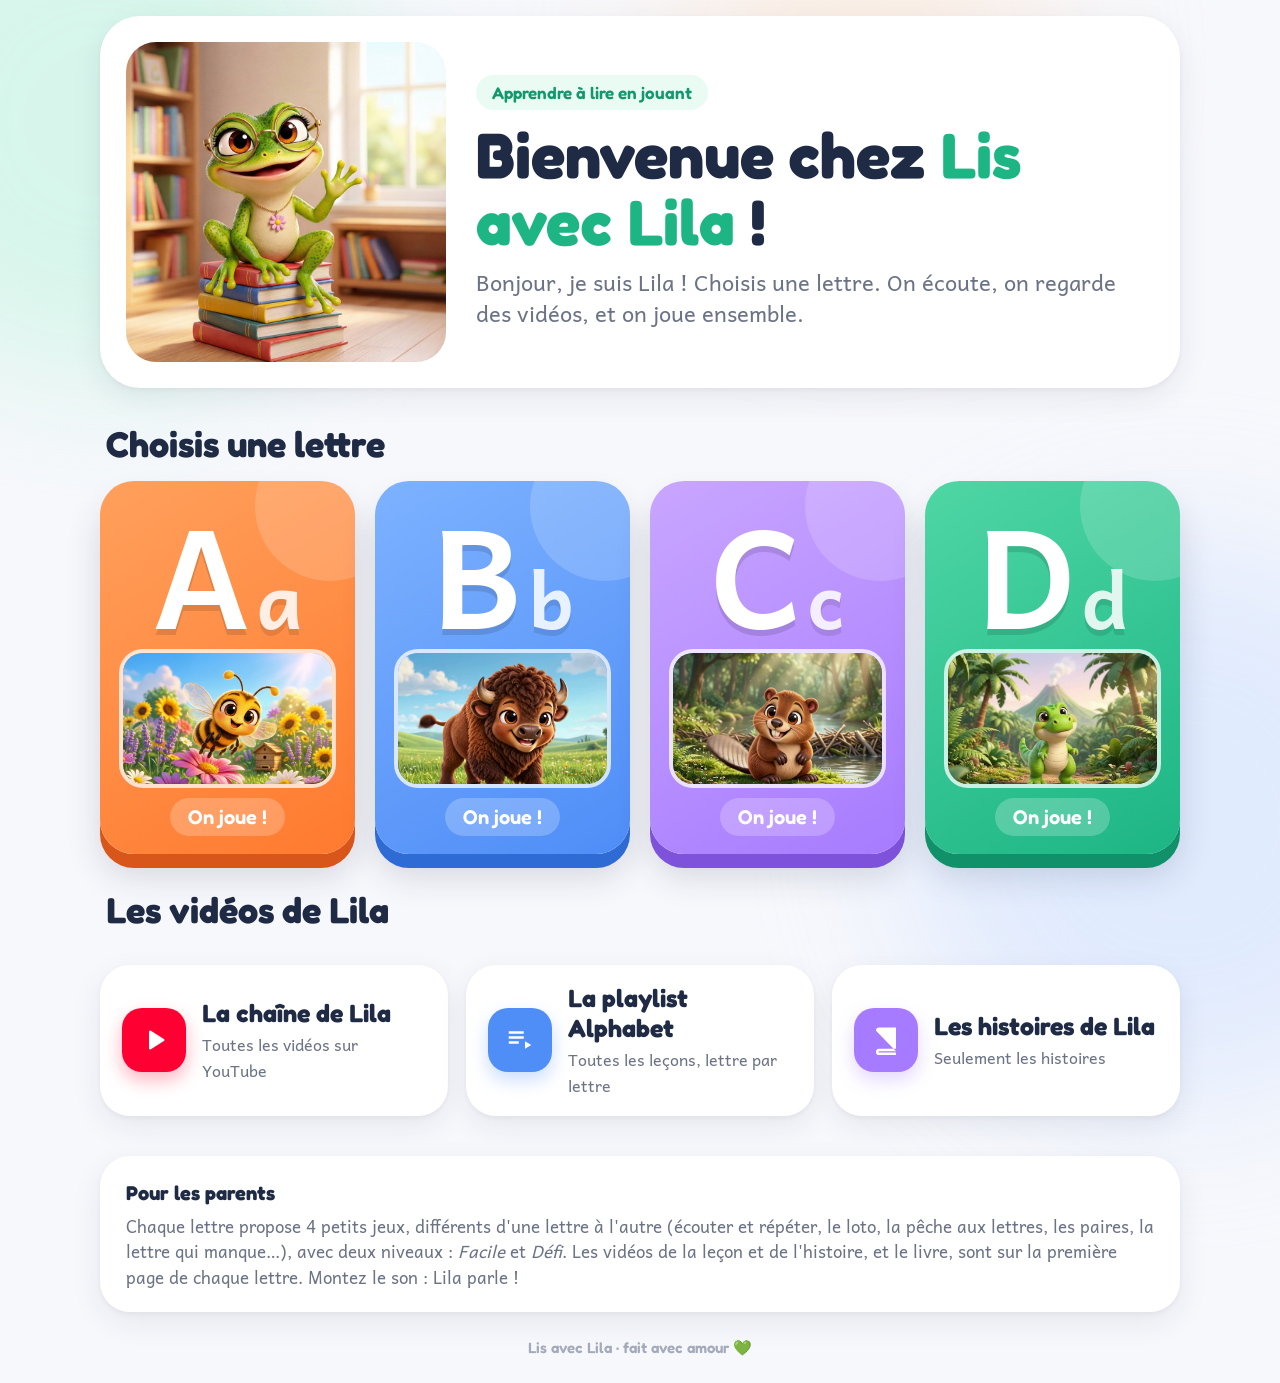
==== index.html @ 22c59efc "Accueil : place des vidéos et du livre dans le texte pour les parents Co-Authored-By: Claude Opus 5." ====
<!DOCTYPE html>
<html lang="fr">
<head>
<meta charset="utf-8">
<meta name="viewport" content="width=device-width, initial-scale=1">
<title>Lis avec Lila – apprendre à lire en jouant</title>
<meta name="description" content="Des jeux et des vidéos pour apprendre les sons et les lettres avec Lila la grenouille.">
<link rel="icon" href="a/img/lila_face.jpg">
<style>
@font-face{font-family:Fredoka;src:url(a/fonts/fredoka-latin-600-normal.woff2) format('woff2');font-weight:600}
@font-face{font-family:Fredoka;src:url(a/fonts/fredoka-latin-700-normal.woff2) format('woff2');font-weight:700}
@font-face{font-family:Andika;src:url(a/fonts/andika-latin-400-normal.woff2) format('woff2');font-weight:400}
@font-face{font-family:Andika;src:url(a/fonts/andika-latin-700-normal.woff2) format('woff2');font-weight:700}
:root{--ink:#1F2A44;--muted:#6B7385;--mint:#1DB584;--shadow:0 10px 30px rgba(31,42,68,.08),0 2px 6px rgba(31,42,68,.05)}
*{box-sizing:border-box;margin:0}
body{font-family:Fredoka,system-ui,sans-serif;color:var(--ink);background:#F7F8FC;padding:16px;overflow-x:hidden;min-height:100vh}
body::before,body::after{content:"";position:fixed;z-index:-1;border-radius:50%;filter:blur(70px);opacity:.55}
body::before{width:520px;height:520px;left:-160px;top:-140px;background:#BDF3DD}
body::after{width:560px;height:560px;right:-180px;bottom:-200px;background:#CFE0FF}
.blob{position:fixed;z-index:-1;width:380px;height:380px;right:18%;top:-120px;border-radius:50%;filter:blur(80px);opacity:.45;background:#FFE1C7}
.wrap{max-width:1080px;margin:0 auto}
.hero{display:grid;grid-template-columns:320px 1fr;gap:30px;align-items:center;background:#fff;border-radius:40px;padding:26px;box-shadow:var(--shadow)}
.hero img{width:100%;aspect-ratio:1;object-fit:cover;border-radius:30px;animation:bob 3.5s ease-in-out infinite}
@keyframes bob{50%{transform:translateY(-8px) rotate(-1.5deg)}}
.hero small{display:inline-block;background:#EAFBF4;color:#13976C;font-weight:600;font-size:17px;border-radius:999px;padding:7px 16px}
.hero h1{font-size:clamp(36px,5.4vw,64px);line-height:1.04;font-weight:700;margin:12px 0}
.hero h1 span{color:var(--mint)}
.hero p{font-family:Andika;font-size:clamp(18px,2vw,22px);color:var(--muted);line-height:1.4}
h2{font-size:clamp(26px,3.4vw,36px);font-weight:700;margin:34px 0 16px 6px}
.letters{display:grid;grid-template-columns:repeat(4,1fr);gap:20px}
.L{position:relative;display:flex;flex-direction:column;align-items:center;text-decoration:none;color:#fff;border-radius:34px;padding:22px 14px 18px;background:linear-gradient(150deg,var(--c1),var(--c2));box-shadow:0 14px 0 var(--c3),0 22px 34px rgba(31,42,68,.16);transition:transform .18s,box-shadow .18s;overflow:hidden}
.L::after{content:"";position:absolute;width:150px;height:150px;border-radius:50%;background:rgba(255,255,255,.16);right:-50px;top:-50px}
.L:hover{transform:translateY(-6px) rotate(-1deg)}
.L:active{transform:translateY(8px);box-shadow:0 6px 0 var(--c3),0 10px 18px rgba(31,42,68,.16)}
.L b{font-family:Andika;font-size:clamp(88px,12vw,138px);line-height:1;font-weight:700;text-shadow:0 6px 0 rgba(0,0,0,.12)}
.L b i{font-style:normal;font-size:.55em;opacity:.85;margin-left:4px}
.L .pic{width:92%;aspect-ratio:16/10;border-radius:20px;overflow:hidden;margin-top:12px;box-shadow:0 0 0 4px rgba(255,255,255,.75)}
.L .pic img{width:100%;height:100%;object-fit:cover}
.L span{margin-top:14px;font-size:20px;font-weight:600;background:rgba(255,255,255,.22);border-radius:999px;padding:7px 18px}
.L.soon{filter:grayscale(.65);opacity:.6;pointer-events:none;box-shadow:0 14px 0 #C9CFDB}
.L.soon .pic{display:grid;place-items:center;background:rgba(255,255,255,.25);font-size:48px}
.parents{margin-top:40px;background:#fff;border-radius:30px;padding:22px 26px;box-shadow:var(--shadow);font-family:Andika;color:var(--muted);font-size:17px;line-height:1.5}
.parents b{font-family:Fredoka;color:var(--ink);font-size:20px;display:block;margin-bottom:6px}
footer{text-align:center;color:#A3AABA;font-size:15px;margin:26px 0 10px}
@media (max-width:860px){.letters{grid-template-columns:repeat(2,1fr)}}
@media (max-width:640px){.hero{grid-template-columns:1fr;text-align:center}.hero img{max-width:240px;margin:0 auto}}
.yt{margin-top:34px;display:grid;grid-template-columns:repeat(3,1fr);gap:18px}
.yb{display:flex;align-items:center;gap:16px;background:#fff;border-radius:30px;padding:18px 22px;box-shadow:var(--shadow);text-decoration:none;color:var(--ink);transition:transform .15s}
.yb:hover{transform:translateY(-3px)}
.yb .ic{width:64px;height:64px;border-radius:20px;background:#FF0033;display:grid;place-items:center;flex:none;box-shadow:0 8px 18px rgba(255,0,51,.3)}
.yb .ic svg{width:30px;height:30px;fill:#fff}
.yb.pl .ic{background:#4F8DF7;box-shadow:0 8px 18px rgba(79,141,247,.3)}
.yb b{display:block;font-size:clamp(20px,2.4vw,25px);font-weight:700}
.yb span{display:block;font-family:Andika;color:var(--muted);font-size:16px;margin-top:3px}
.yb.st .ic{background:#A77BFF;box-shadow:0 8px 18px rgba(167,123,255,.3)}
.yb.soon{opacity:.55;pointer-events:none}
@media (max-width:960px){.yt{grid-template-columns:1fr}}
</style>
</head>
<body>
<div class="blob"></div>
<div class="wrap">
  <section class="hero">
    <img src="a/img/lila.jpg" alt="Lila la grenouille">
    <div>
      <small>Apprendre à lire en jouant</small>
      <h1>Bienvenue chez <span>Lis avec Lila</span> !</h1>
      <p>Bonjour, je suis Lila ! Choisis une lettre. On écoute, on regarde des vidéos, et on joue ensemble.</p>
    </div>
  </section>

  <h2>Choisis une lettre</h2>
  <div class="letters">
    <a class="L" href="a/index.html" style="--c1:#FFA05C;--c2:#FF7A2F;--c3:#D9561A">
      <b>A<i>a</i></b><div class="pic"><img src="a/img/abeille_n.jpg" alt=""></div><span>On joue !</span></a>
    <a class="L" href="b/index.html" style="--c1:#7DB2FF;--c2:#4F8DF7;--c3:#2F6BD4">
      <b>B<i>b</i></b><div class="pic"><img src="b/img/bison_n.jpg" alt=""></div><span>On joue !</span></a>
    <a class="L" href="c/index.html" style="--c1:#C9A6FF;--c2:#A77BFF;--c3:#7E52DB">
      <b>C<i>c</i></b><div class="pic"><img src="c/img/castor_n.jpg" alt=""></div><span>On joue !</span></a>
    <a class="L" href="d/index.html" style="--c1:#4FD6A5;--c2:#1DB584;--c3:#11916A">
      <b>D<i>d</i></b><div class="pic"><img src="d/img/dinosaure_n.jpg" alt=""></div><span>On joue !</span></a>
  </div>

  <h2>Les vidéos de Lila</h2>
  <div class="yt">
    <a class="yb" href="https://www.youtube.com/@Lila.Apprend" target="_blank" rel="noopener"><div class="ic"><svg viewBox="0 0 24 24"><path d="M8 5.5v13a1 1 0 0 0 1.5.86l10.4-6.5a1 1 0 0 0 0-1.72L9.5 4.64A1 1 0 0 0 8 5.5z"/></svg></div><div><b>La chaîne de Lila</b><span>Toutes les vidéos sur YouTube</span></div></a>
    <a class="yb pl" href="https://www.youtube.com/playlist?list=PLAtOs7CEGTJc" target="_blank" rel="noopener"><div class="ic"><svg viewBox="0 0 24 24"><path d="M3 5h12v2H3zm0 4h12v2H3zm0 4h8v2H3zm13 0v6l5-3z"/></svg></div><div><b>La playlist Alphabet</b><span>Toutes les leçons, lettre par lettre</span></div></a>
    <a class="yb st" href="https://www.youtube.com/playlist?list=PLK6w1mBkBDQw" target="_blank" rel="noopener"><div class="ic"><svg viewBox="0 0 24 24"><path d="M4 4.5A2.5 2.5 0 0 1 6.5 2H20v17H6.5a2.5 2.5 0 0 0 0 5H20v-2H6.5a.5.5 0 0 1 0-1H20"/></svg></div><div><b>Les histoires de Lila</b><span>Seulement les histoires</span></div></a>
  </div>

  <div class="parents"><b>Pour les parents</b>
    Chaque lettre propose 4 petits jeux, différents d'une lettre à l'autre (écouter et répéter, le loto, la pêche aux lettres, les paires, la lettre qui manque…), avec deux niveaux : <em>Facile</em> et <em>Défi</em>. Les vidéos de la leçon et de l'histoire, et le livre, sont sur la première page de chaque lettre. Montez le son : Lila parle !
  </div>
  <footer>Lis avec Lila · fait avec amour 💚</footer>
</div>
<script data-goatcounter="https://lisaveclila.goatcounter.com/count" async src="//gc.zgo.at/count.js"></script>
</body>
</html>
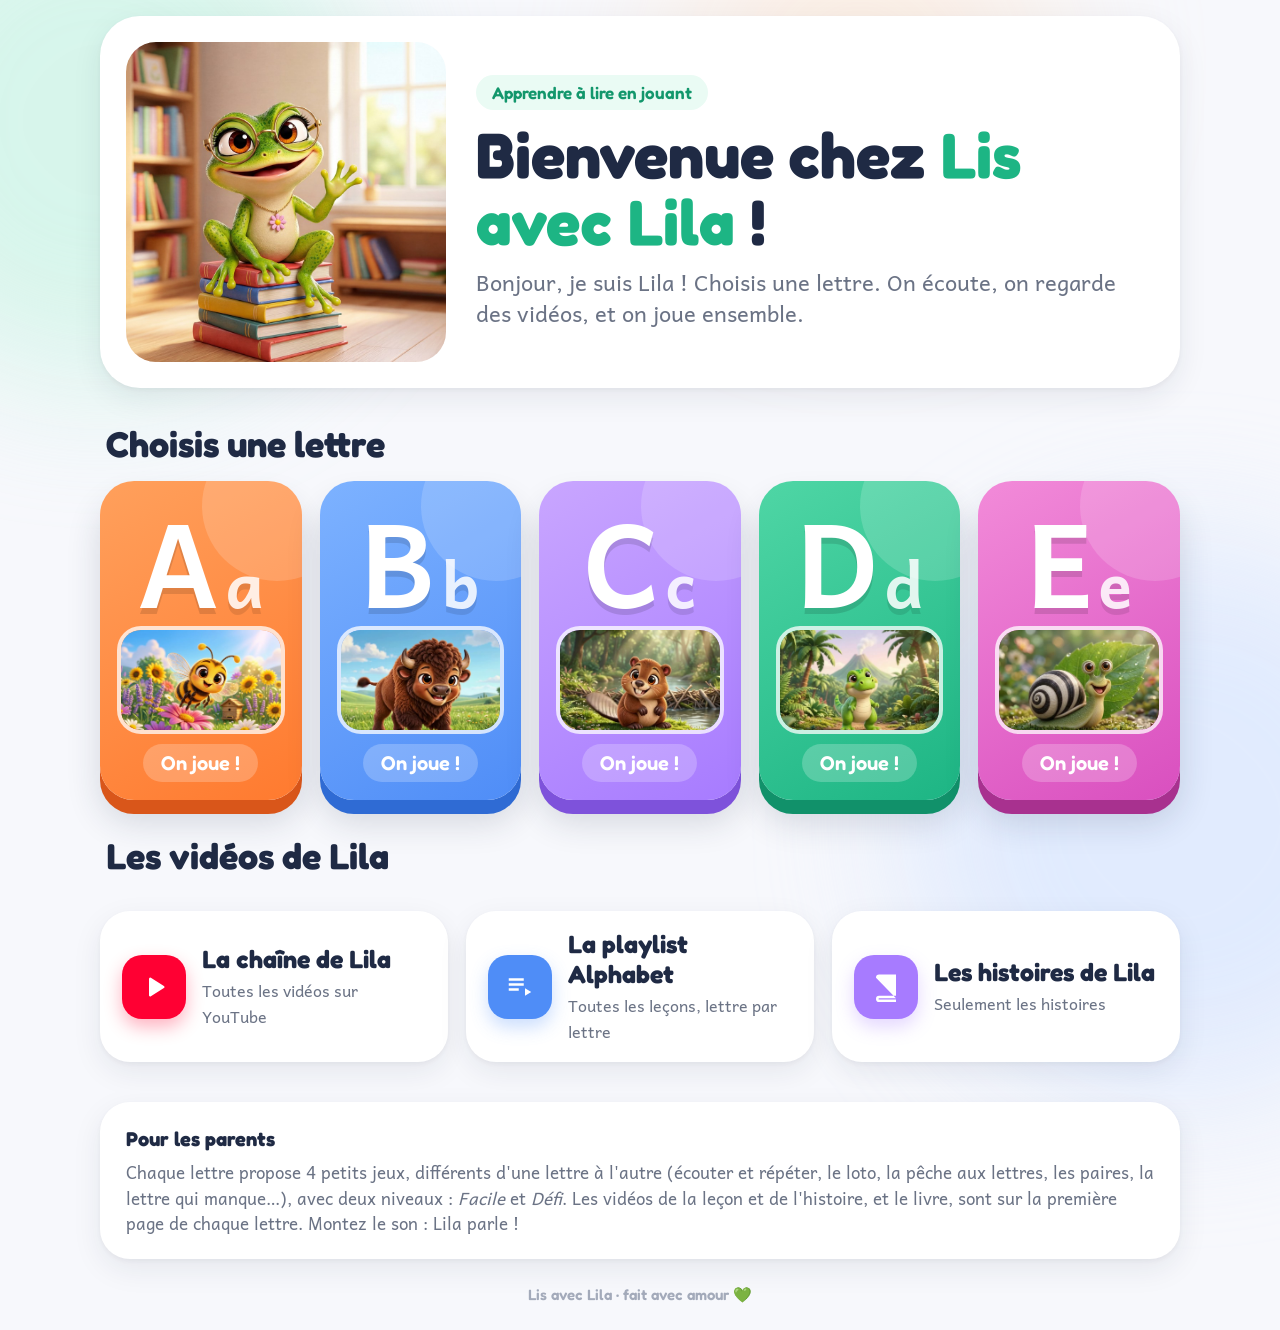
==== commit 30d636b3: "Lettre E : page de jeux, carte sur l'accueil, animaux du E dans les pièges des autres lettres Co-Aut" ====
--- a/index.html
+++ b/index.html
@@ -4,8 +4,11 @@
 <meta charset="utf-8">
 <meta name="viewport" content="width=device-width, initial-scale=1">
 <title>Lis avec Lila – apprendre à lire en jouant</title>
+<link rel="icon" href="favicon.ico" sizes="any">
+<link rel="icon" type="image/png" sizes="32x32" href="favicon-32.png">
+<link rel="icon" type="image/png" sizes="192x192" href="favicon-192.png">
+<link rel="apple-touch-icon" href="apple-touch-icon.png">
 <meta name="description" content="Des jeux et des vidéos pour apprendre les sons et les lettres avec Lila la grenouille.">
-<link rel="icon" href="a/img/lila_face.jpg">
 <style>
 @font-face{font-family:Fredoka;src:url(a/fonts/fredoka-latin-600-normal.woff2) format('woff2');font-weight:600}
 @font-face{font-family:Fredoka;src:url(a/fonts/fredoka-latin-700-normal.woff2) format('woff2');font-weight:700}
@@ -27,7 +30,8 @@
 .hero h1 span{color:var(--mint)}
 .hero p{font-family:Andika;font-size:clamp(18px,2vw,22px);color:var(--muted);line-height:1.4}
 h2{font-size:clamp(26px,3.4vw,36px);font-weight:700;margin:34px 0 16px 6px}
-.letters{display:grid;grid-template-columns:repeat(4,1fr);gap:20px}
+.letters{display:grid;grid-template-columns:repeat(5,1fr);gap:18px}
+.letters .L b{font-size:clamp(70px,9vw,118px)}
 .L{position:relative;display:flex;flex-direction:column;align-items:center;text-decoration:none;color:#fff;border-radius:34px;padding:22px 14px 18px;background:linear-gradient(150deg,var(--c1),var(--c2));box-shadow:0 14px 0 var(--c3),0 22px 34px rgba(31,42,68,.16);transition:transform .18s,box-shadow .18s;overflow:hidden}
 .L::after{content:"";position:absolute;width:150px;height:150px;border-radius:50%;background:rgba(255,255,255,.16);right:-50px;top:-50px}
 .L:hover{transform:translateY(-6px) rotate(-1deg)}
@@ -42,7 +46,8 @@
 .parents{margin-top:40px;background:#fff;border-radius:30px;padding:22px 26px;box-shadow:var(--shadow);font-family:Andika;color:var(--muted);font-size:17px;line-height:1.5}
 .parents b{font-family:Fredoka;color:var(--ink);font-size:20px;display:block;margin-bottom:6px}
 footer{text-align:center;color:#A3AABA;font-size:15px;margin:26px 0 10px}
-@media (max-width:860px){.letters{grid-template-columns:repeat(2,1fr)}}
+@media (max-width:980px){.letters{grid-template-columns:repeat(3,1fr)}}
+@media (max-width:600px){.letters{grid-template-columns:repeat(2,1fr)}}
 @media (max-width:640px){.hero{grid-template-columns:1fr;text-align:center}.hero img{max-width:240px;margin:0 auto}}
 .yt{margin-top:34px;display:grid;grid-template-columns:repeat(3,1fr);gap:18px}
 .yb{display:flex;align-items:center;gap:16px;background:#fff;border-radius:30px;padding:18px 22px;box-shadow:var(--shadow);text-decoration:none;color:var(--ink);transition:transform .15s}
@@ -79,6 +84,8 @@
       <b>C<i>c</i></b><div class="pic"><img src="c/img/castor_n.jpg" alt=""></div><span>On joue !</span></a>
     <a class="L" href="d/index.html" style="--c1:#4FD6A5;--c2:#1DB584;--c3:#11916A">
       <b>D<i>d</i></b><div class="pic"><img src="d/img/dinosaure_n.jpg" alt=""></div><span>On joue !</span></a>
+    <a class="L" href="e/index.html" style="--c1:#F28BD9;--c2:#D94FBF;--c3:#A8318F">
+      <b>E<i>e</i></b><div class="pic"><img src="e/img/escargot_n.jpg" alt=""></div><span>On joue !</span></a>
   </div>
 
   <h2>Les vidéos de Lila</h2>
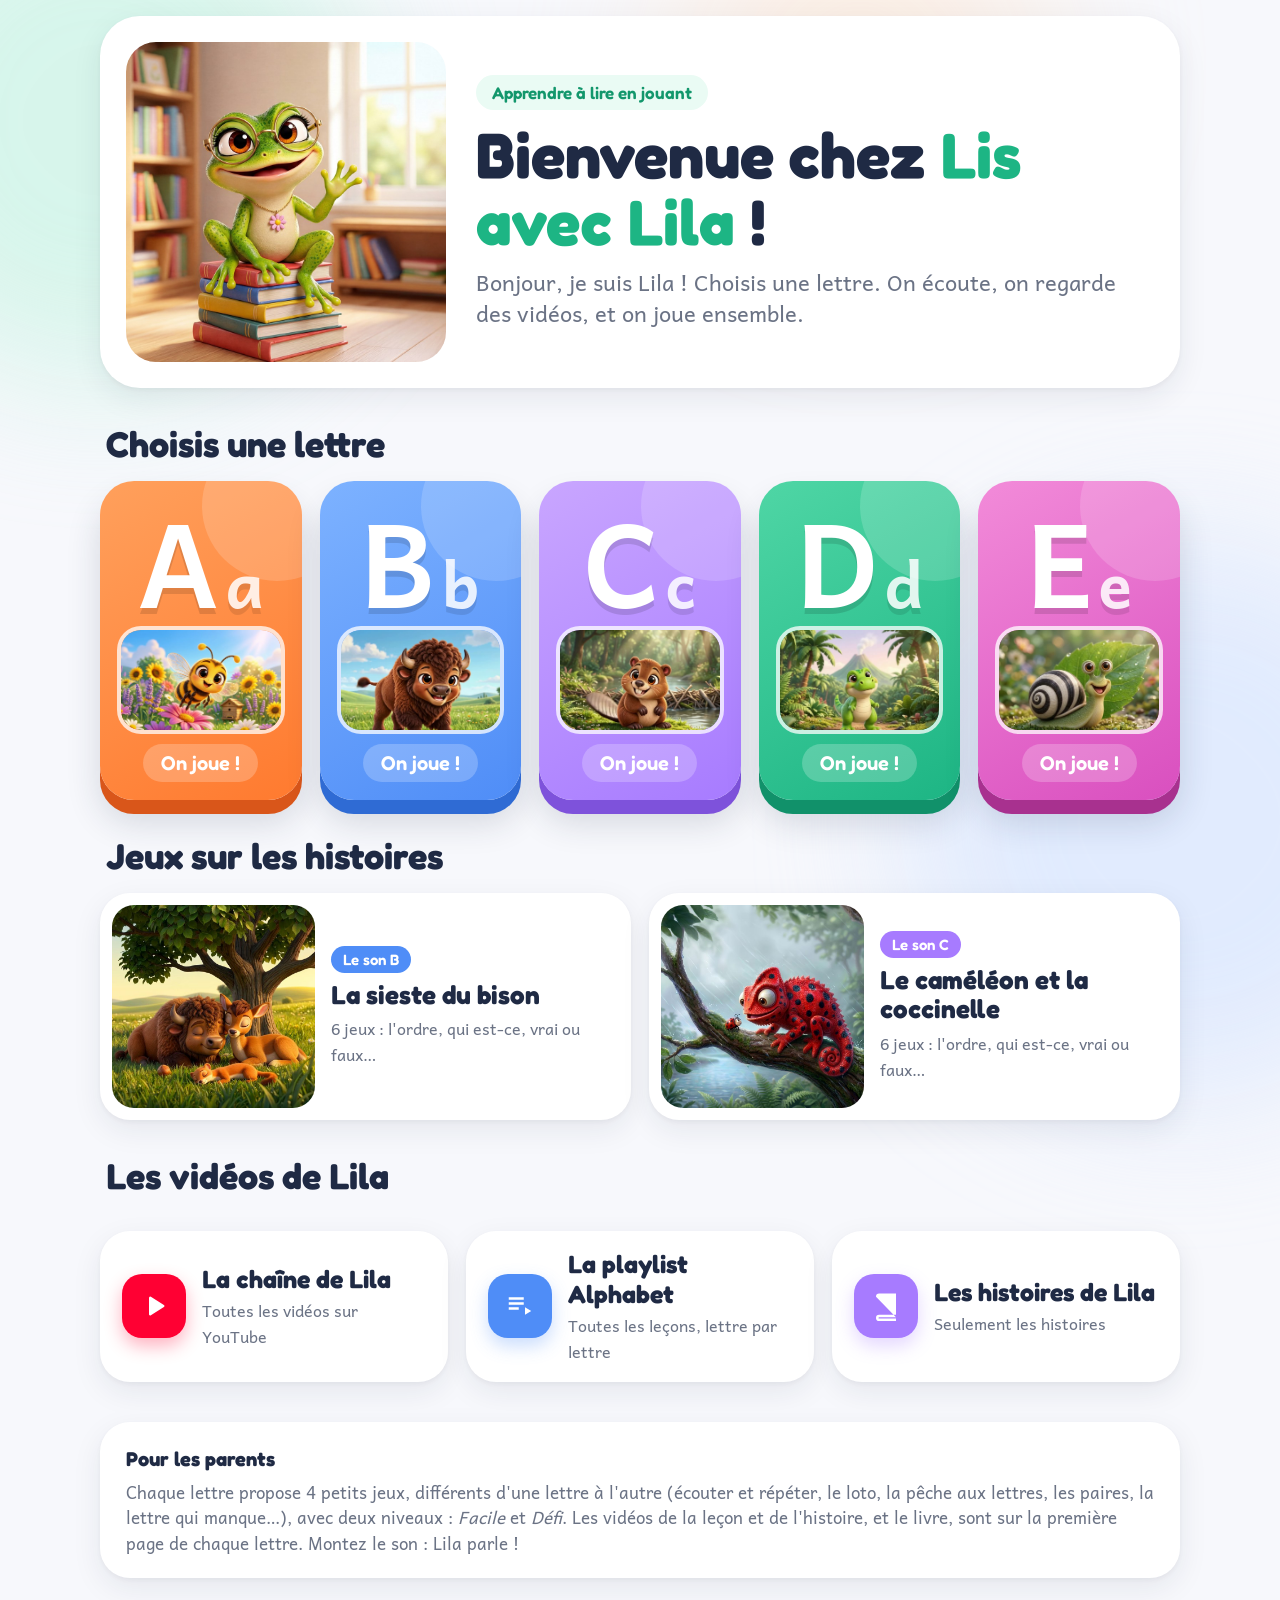
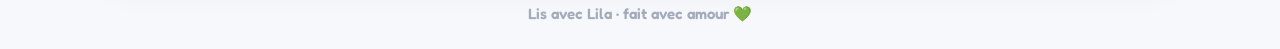
==== commit 905fa517: "Nouvelle rubrique : jeux sur les histoires (bison, caméléon et coccinelle) Co-Authored-By: Claude Op" ====
--- a/index.html
+++ b/index.html
@@ -60,6 +60,14 @@
 .yb.st .ic{background:#A77BFF;box-shadow:0 8px 18px rgba(167,123,255,.3)}
 .yb.soon{opacity:.55;pointer-events:none}
 @media (max-width:960px){.yt{grid-template-columns:1fr}}
+.hs{display:grid;grid-template-columns:repeat(2,1fr);gap:18px}
+.hc{display:flex;align-items:center;gap:16px;background:#fff;border-radius:30px;padding:12px;box-shadow:var(--shadow);text-decoration:none;color:var(--ink);transition:transform .15s}
+.hc:hover{transform:translateY(-3px)}
+.hc img{width:40%;aspect-ratio:1;object-fit:cover;border-radius:22px;flex:none}
+.hc small{display:inline-block;font-size:15px;font-weight:600;color:#fff;border-radius:999px;padding:4px 12px}
+.hc b{display:block;font-size:clamp(20px,2.4vw,26px);font-weight:700;line-height:1.1;margin-top:8px}
+.hc span{display:block;font-family:Andika;color:var(--muted);font-size:16px;margin-top:6px}
+@media (max-width:700px){.hs{grid-template-columns:1fr}}
 </style>
 </head>
 <body>
@@ -88,6 +96,12 @@
       <b>E<i>e</i></b><div class="pic"><img src="e/img/escargot_n.jpg" alt=""></div><span>On joue !</span></a>
   </div>
 
+  <h2>Jeux sur les histoires</h2>
+  <div class="hs">
+    <a class="hc" href="histoires/bison/index.html"><img src="histoires/bison/img/couv.jpg" alt=""><div><small style="background:#4F8DF7">Le son B</small><b>La sieste du bison</b><span>6 jeux : l'ordre, qui est-ce, vrai ou faux…</span></div></a>
+    <a class="hc" href="histoires/cameleon/index.html"><img src="histoires/cameleon/img/couv.jpg" alt=""><div><small style="background:#A77BFF">Le son C</small><b>Le caméléon et la coccinelle</b><span>6 jeux : l'ordre, qui est-ce, vrai ou faux…</span></div></a>
+  </div>
+
   <h2>Les vidéos de Lila</h2>
   <div class="yt">
     <a class="yb" href="https://www.youtube.com/@Lila.Apprend" target="_blank" rel="noopener"><div class="ic"><svg viewBox="0 0 24 24"><path d="M8 5.5v13a1 1 0 0 0 1.5.86l10.4-6.5a1 1 0 0 0 0-1.72L9.5 4.64A1 1 0 0 0 8 5.5z"/></svg></div><div><b>La chaîne de Lila</b><span>Toutes les vidéos sur YouTube</span></div></a>
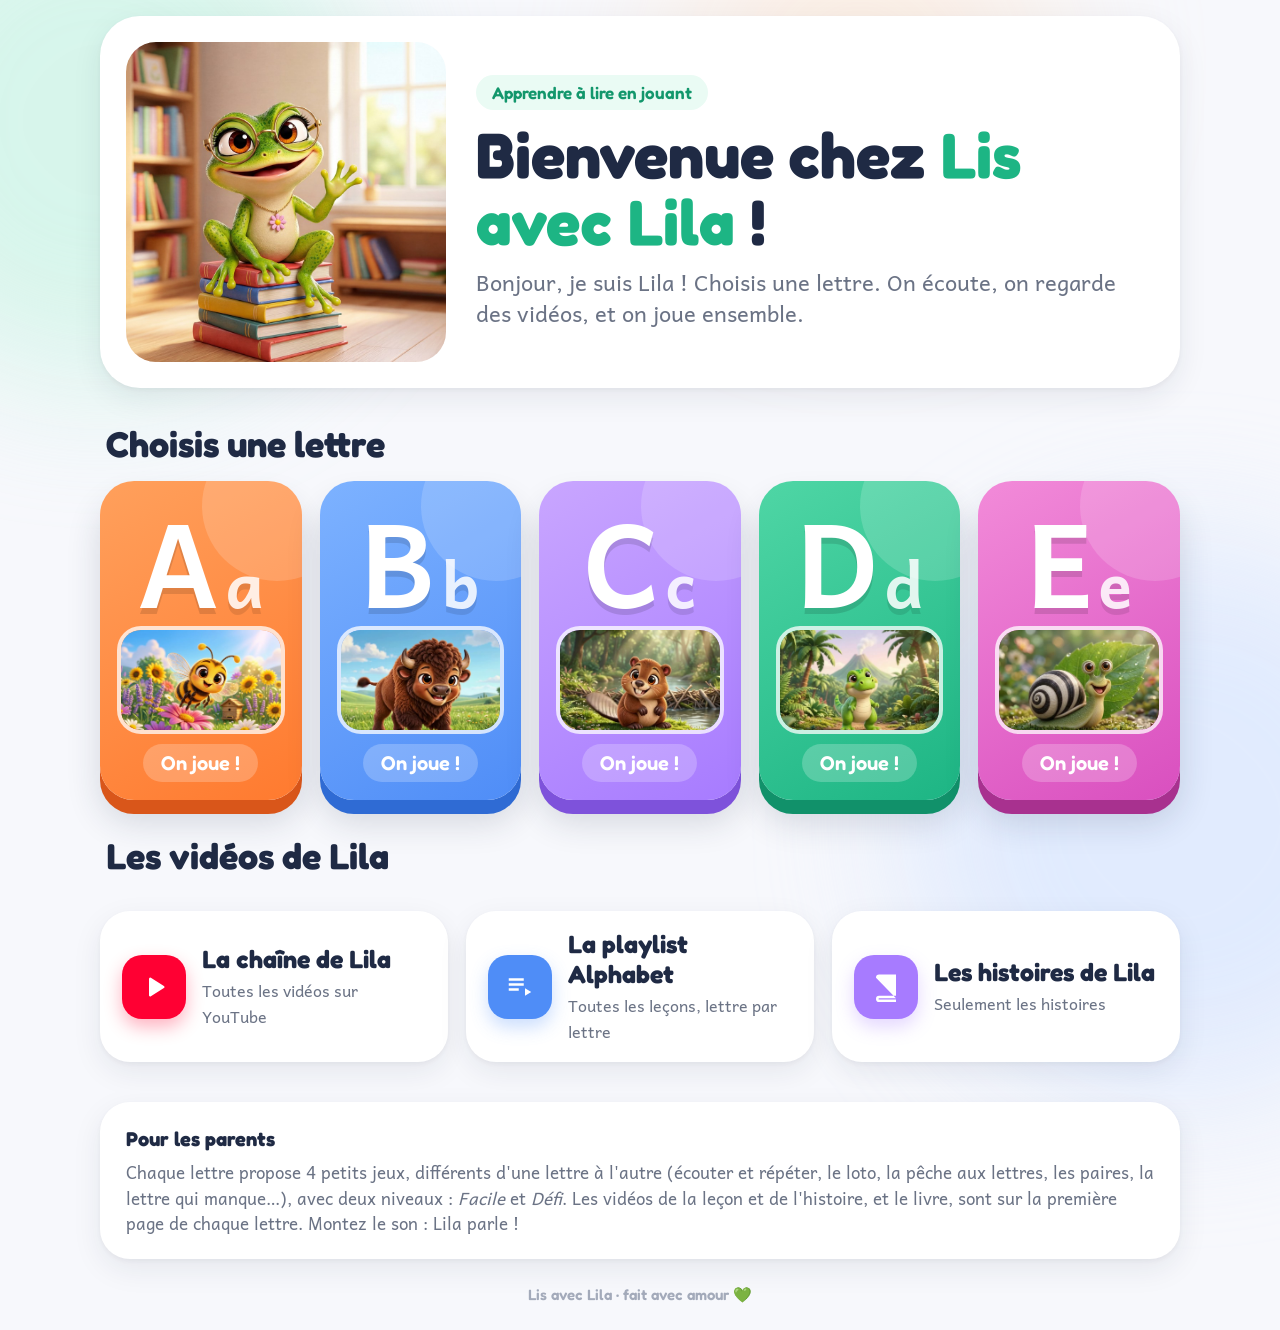
==== commit a7d2bc39: "Pages des lettres : les jeux d'abord (lettre et histoire), puis vidéos et livre Co-Authored-By: Clau" ====
--- a/index.html
+++ b/index.html
@@ -96,12 +96,6 @@
       <b>E<i>e</i></b><div class="pic"><img src="e/img/escargot_n.jpg" alt=""></div><span>On joue !</span></a>
   </div>
 
-  <h2>Jeux sur les histoires</h2>
-  <div class="hs">
-    <a class="hc" href="histoires/bison/index.html"><img src="histoires/bison/img/couv.jpg" alt=""><div><small style="background:#4F8DF7">Le son B</small><b>La sieste du bison</b><span>6 jeux : l'ordre, qui est-ce, vrai ou faux…</span></div></a>
-    <a class="hc" href="histoires/cameleon/index.html"><img src="histoires/cameleon/img/couv.jpg" alt=""><div><small style="background:#A77BFF">Le son C</small><b>Le caméléon et la coccinelle</b><span>6 jeux : l'ordre, qui est-ce, vrai ou faux…</span></div></a>
-  </div>
-
   <h2>Les vidéos de Lila</h2>
   <div class="yt">
     <a class="yb" href="https://www.youtube.com/@Lila.Apprend" target="_blank" rel="noopener"><div class="ic"><svg viewBox="0 0 24 24"><path d="M8 5.5v13a1 1 0 0 0 1.5.86l10.4-6.5a1 1 0 0 0 0-1.72L9.5 4.64A1 1 0 0 0 8 5.5z"/></svg></div><div><b>La chaîne de Lila</b><span>Toutes les vidéos sur YouTube</span></div></a>
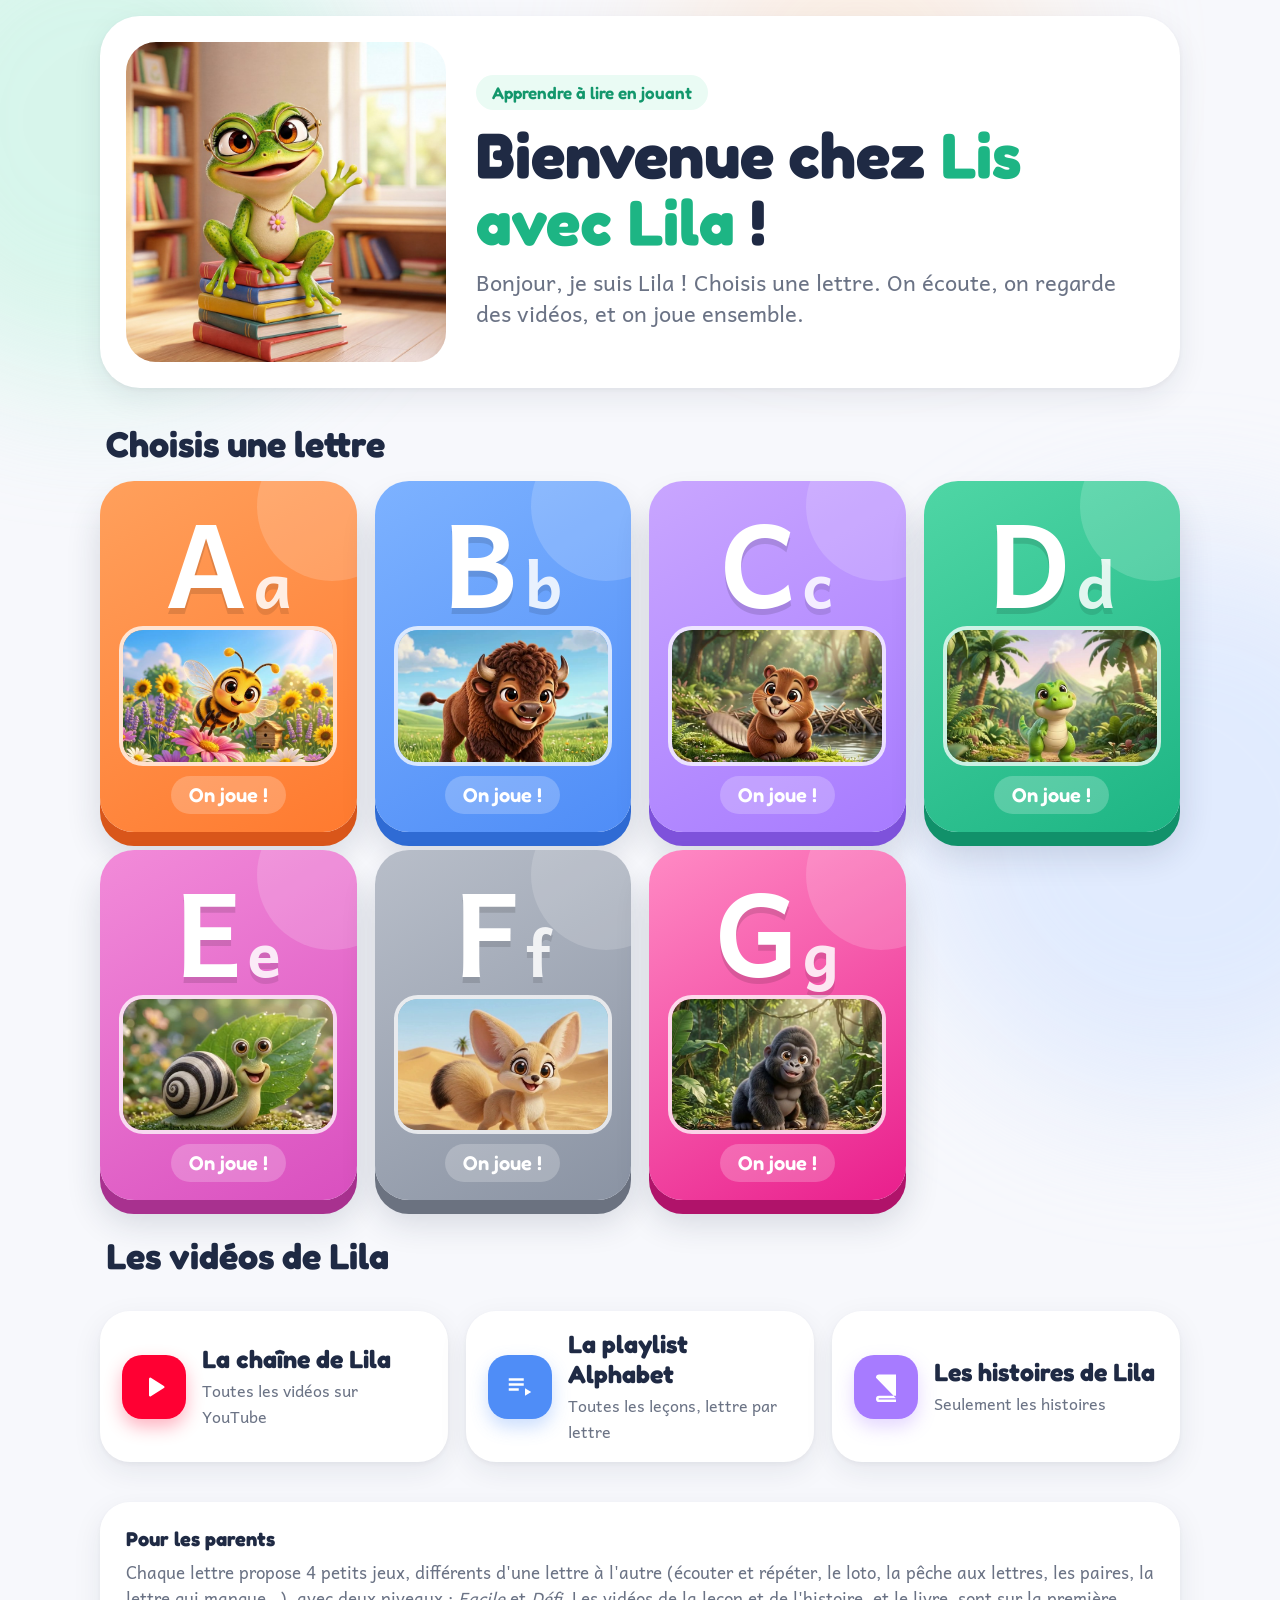
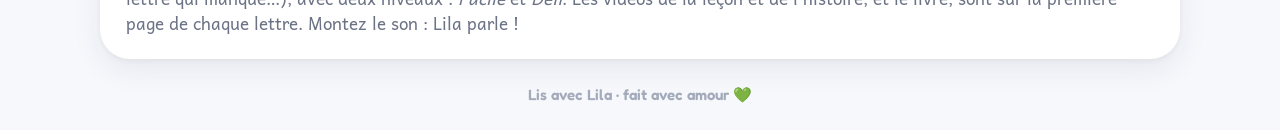
==== commit 29cab9ff: "Lettres F et G : pages et jeux Co-Authored-By: Claude Opus 5.5 <noreply@anthropic.com> Claude-Sessio" ====
--- a/index.html
+++ b/index.html
@@ -30,7 +30,7 @@
 .hero h1 span{color:var(--mint)}
 .hero p{font-family:Andika;font-size:clamp(18px,2vw,22px);color:var(--muted);line-height:1.4}
 h2{font-size:clamp(26px,3.4vw,36px);font-weight:700;margin:34px 0 16px 6px}
-.letters{display:grid;grid-template-columns:repeat(5,1fr);gap:18px}
+.letters{display:grid;grid-template-columns:repeat(4,1fr);gap:18px}
 .letters .L b{font-size:clamp(70px,9vw,118px)}
 .L{position:relative;display:flex;flex-direction:column;align-items:center;text-decoration:none;color:#fff;border-radius:34px;padding:22px 14px 18px;background:linear-gradient(150deg,var(--c1),var(--c2));box-shadow:0 14px 0 var(--c3),0 22px 34px rgba(31,42,68,.16);transition:transform .18s,box-shadow .18s;overflow:hidden}
 .L::after{content:"";position:absolute;width:150px;height:150px;border-radius:50%;background:rgba(255,255,255,.16);right:-50px;top:-50px}
@@ -94,6 +94,10 @@
       <b>D<i>d</i></b><div class="pic"><img src="d/img/dinosaure_n.jpg" alt=""></div><span>On joue !</span></a>
     <a class="L" href="e/index.html" style="--c1:#F28BD9;--c2:#D94FBF;--c3:#A8318F">
       <b>E<i>e</i></b><div class="pic"><img src="e/img/escargot_n.jpg" alt=""></div><span>On joue !</span></a>
+    <a class="L" href="f/index.html" style="--c1:#B8BEC9;--c2:#8A93A3;--c3:#6B7280">
+      <b>F<i>f</i></b><div class="pic"><img src="f/img/fennec_n.jpg" alt=""></div><span>On joue !</span></a>
+    <a class="L" href="g/index.html" style="--c1:#FF8AC4;--c2:#E91E8C;--c3:#B0136A">
+      <b>G<i>g</i></b><div class="pic"><img src="g/img/gorille_n.jpg" alt=""></div><span>On joue !</span></a>
   </div>
 
   <h2>Les vidéos de Lila</h2>
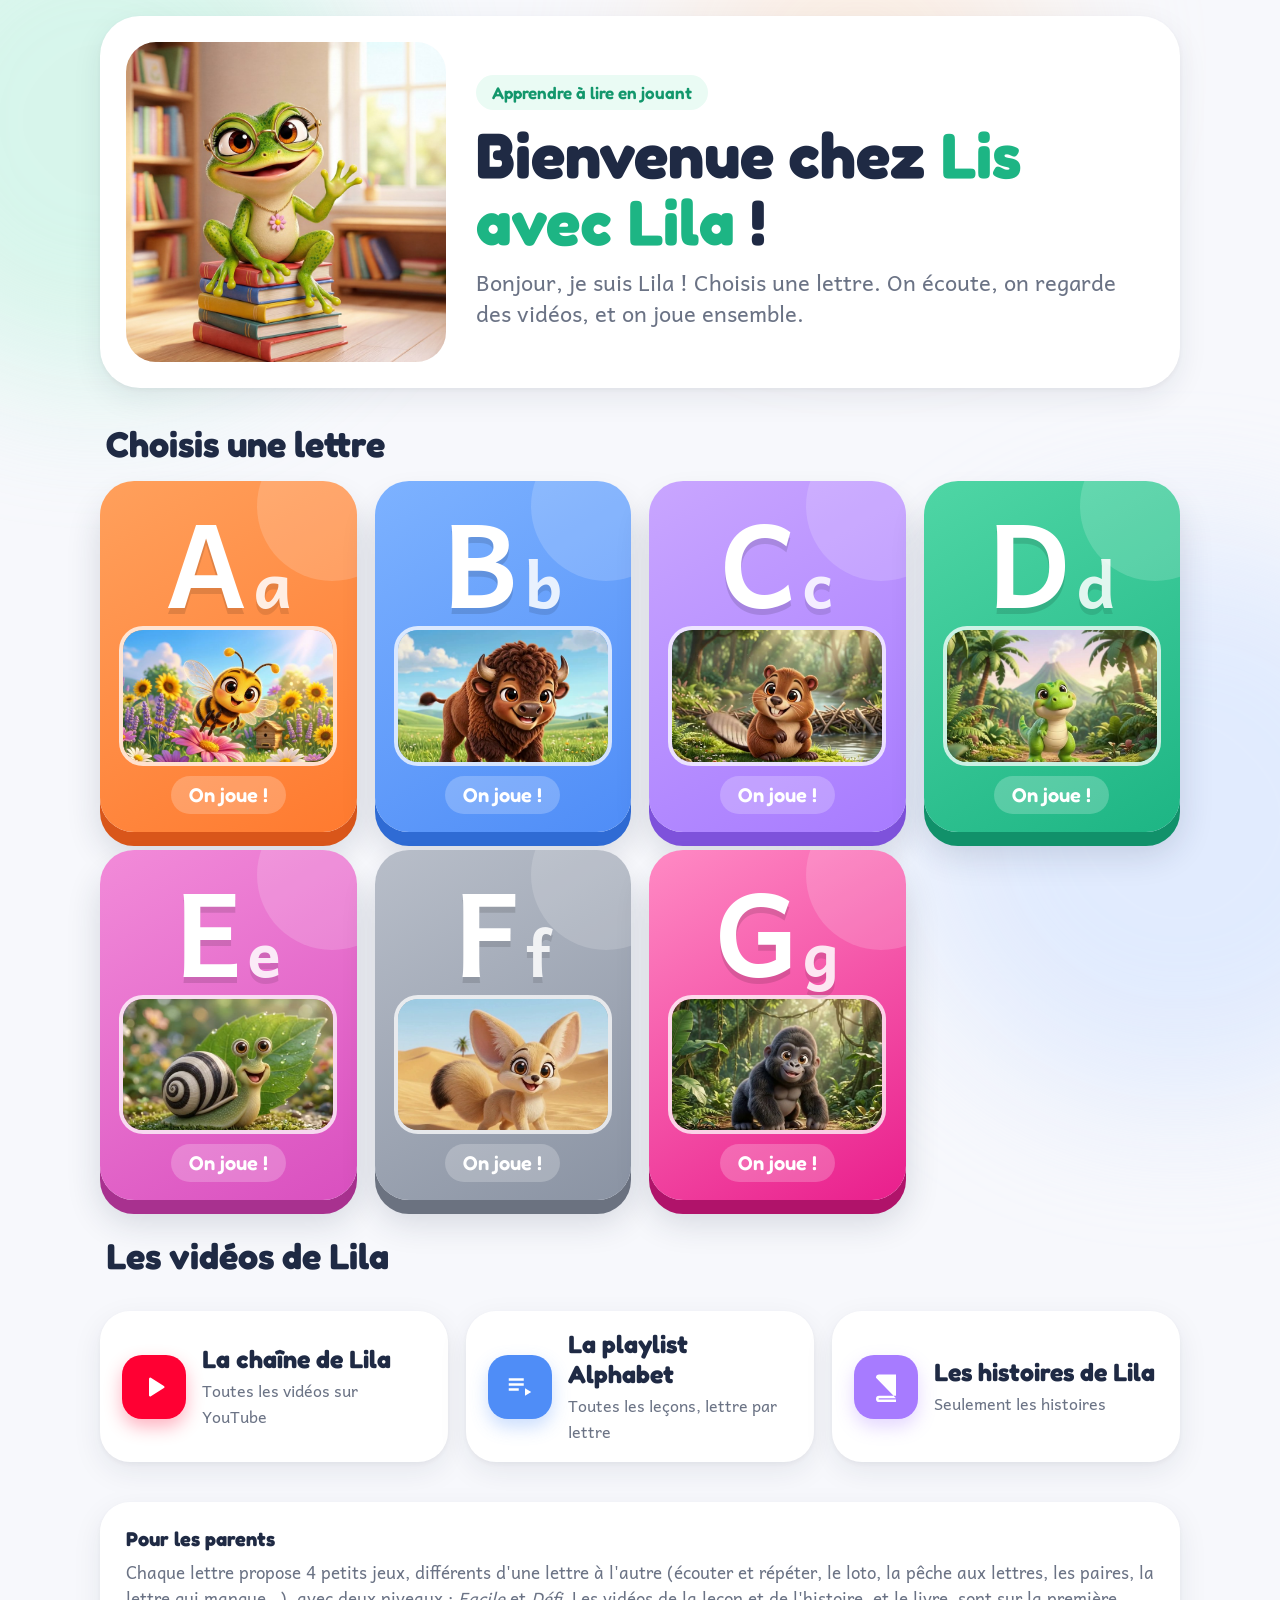
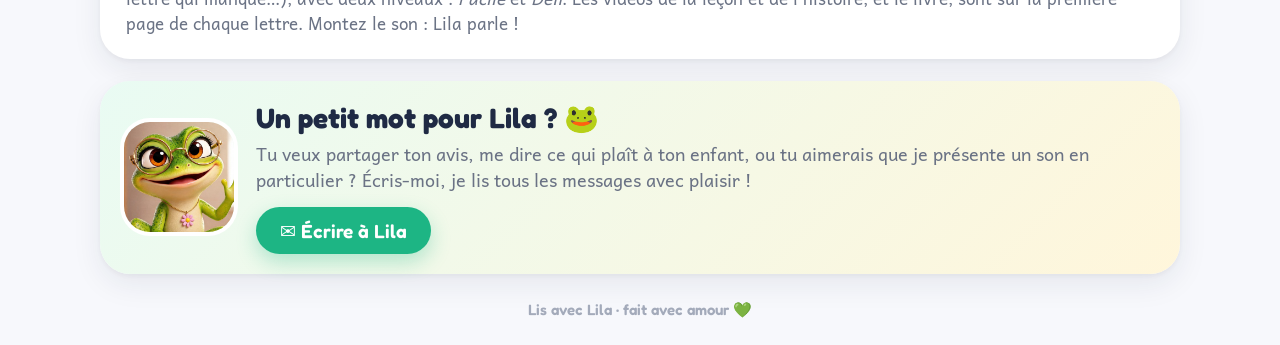
==== commit 8cf7424e: "Accueil : boîte de contact (adresse cachée) Co-Authored-By: Claude Opus 5.5 <noreply@anthropic.com> " ====
--- a/index.html
+++ b/index.html
@@ -68,6 +68,12 @@
 .hc b{display:block;font-size:clamp(20px,2.4vw,26px);font-weight:700;line-height:1.1;margin-top:8px}
 .hc span{display:block;font-family:Andika;color:var(--muted);font-size:16px;margin-top:6px}
 @media (max-width:700px){.hs{grid-template-columns:1fr}}
+.contact{margin-top:22px;display:flex;align-items:center;gap:22px;background:linear-gradient(135deg,#E9FBF3,#FFF6DB);border-radius:30px;padding:20px 24px;box-shadow:var(--shadow)}
+.contact img{width:110px;height:110px;border-radius:26px;object-fit:cover;flex:none;box-shadow:0 0 0 4px #fff}
+.contact b{font-size:clamp(22px,2.8vw,28px);font-weight:700;display:block;color:var(--ink)}
+.contact p{font-family:Andika;color:var(--muted);font-size:18px;line-height:1.45;margin:6px 0 14px}
+.contact button{display:inline-flex;align-items:center;gap:10px;background:var(--mint,#1DB584);color:#fff;border:none;border-radius:999px;padding:12px 24px;font:inherit;font-size:19px;font-weight:600;cursor:pointer;box-shadow:0 8px 20px rgba(29,181,132,.3)}
+@media (max-width:600px){.contact{flex-direction:column;text-align:center}}
 </style>
 </head>
 <body>
@@ -110,6 +116,14 @@
   <div class="parents"><b>Pour les parents</b>
     Chaque lettre propose 4 petits jeux, différents d'une lettre à l'autre (écouter et répéter, le loto, la pêche aux lettres, les paires, la lettre qui manque…), avec deux niveaux : <em>Facile</em> et <em>Défi</em>. Les vidéos de la leçon et de l'histoire, et le livre, sont sur la première page de chaque lettre. Montez le son : Lila parle !
   </div>
+  <div class="contact"><img src="b/img/lila_face.jpg" alt="Lila">
+    <div><b>Un petit mot pour Lila ? 🐸</b>
+    <p>Tu veux partager ton avis, me dire ce qui plaît à ton enfant, ou tu aimerais que je présente un son en particulier ? Écris-moi, je lis tous les messages avec plaisir !</p>
+    <button id="contact">✉️ Écrire à Lila</button></div>
+  </div>
+  <script>
+  (function(){var k=["bGlsYS5hcHByZW5k","Z21haWwuY29t"];document.getElementById('contact').onclick=function(){var a=atob(k[0])+String.fromCharCode(64)+atob(k[1]);location.href='mai'+'lto:'+a+'?subject='+encodeURIComponent('Un petit mot pour Lila');};})();
+  </script>
   <footer>Lis avec Lila · fait avec amour 💚</footer>
 </div>
 <script data-goatcounter="https://lisaveclila.goatcounter.com/count" async src="//gc.zgo.at/count.js"></script>
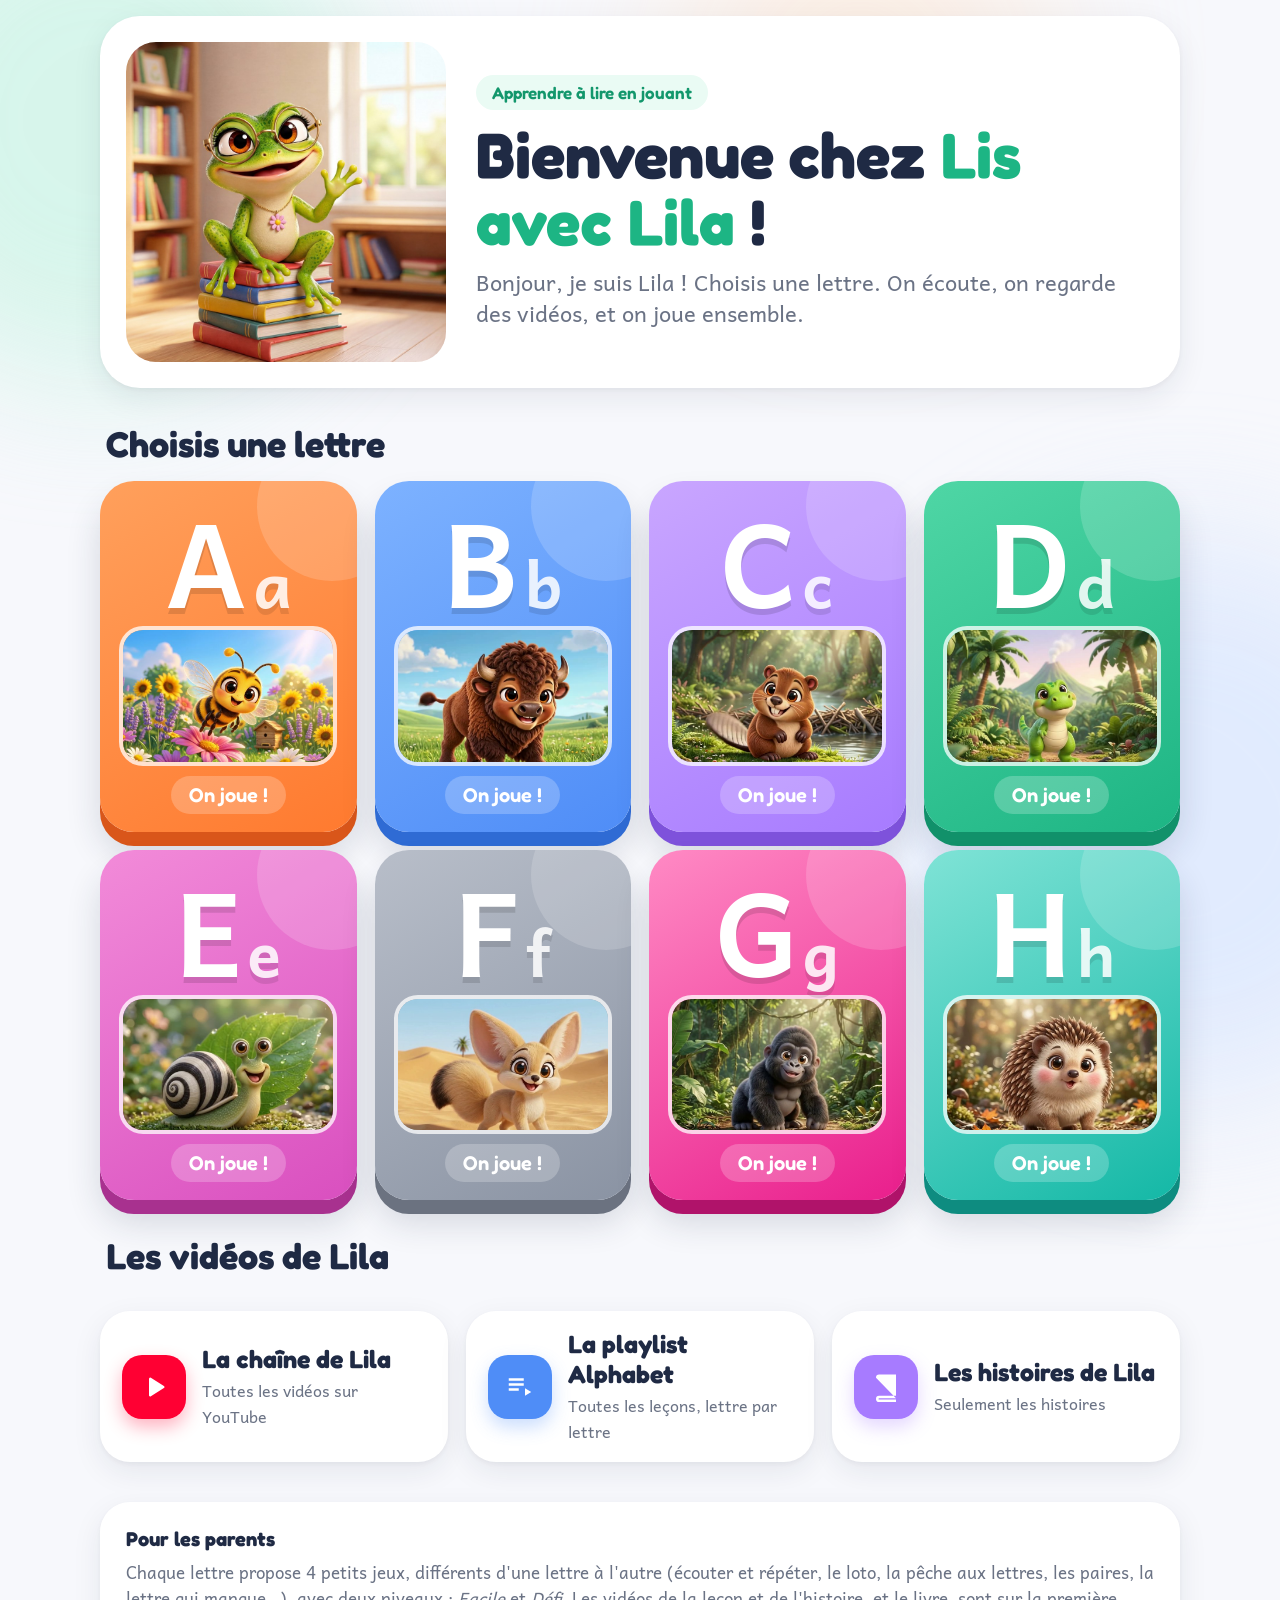
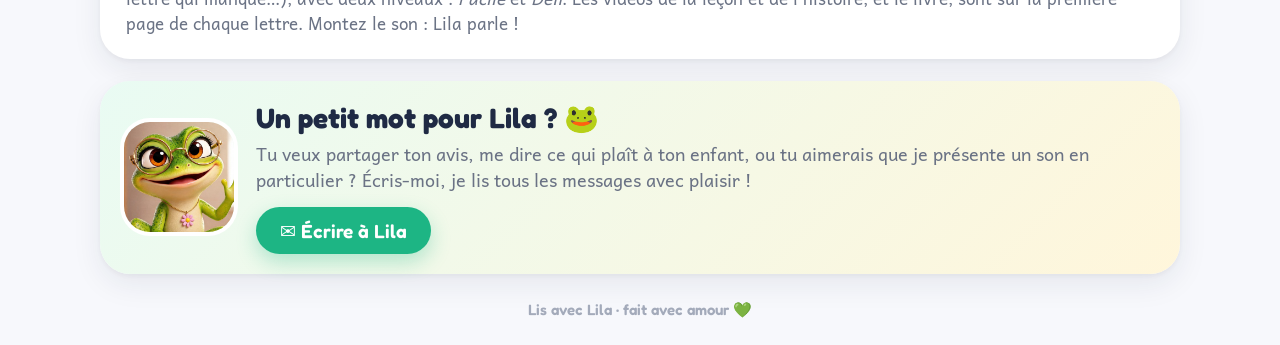
==== commit 2d1fa5aa: "Lettre H, lien de l'histoire du E et jeux de l'histoire Élan et Écureuil Co-Authored-By: Claude Opus" ====
--- a/index.html
+++ b/index.html
@@ -104,6 +104,8 @@
       <b>F<i>f</i></b><div class="pic"><img src="f/img/fennec_n.jpg" alt=""></div><span>On joue !</span></a>
     <a class="L" href="g/index.html" style="--c1:#FF8AC4;--c2:#E91E8C;--c3:#B0136A">
       <b>G<i>g</i></b><div class="pic"><img src="g/img/gorille_n.jpg" alt=""></div><span>On joue !</span></a>
+    <a class="L" href="h/index.html" style="--c1:#7FE3D6;--c2:#14B8A6;--c3:#0E8C80">
+      <b>H<i>h</i></b><div class="pic"><img src="h/img/herisson_n.jpg" alt=""></div><span>On joue !</span></a>
   </div>
 
   <h2>Les vidéos de Lila</h2>
